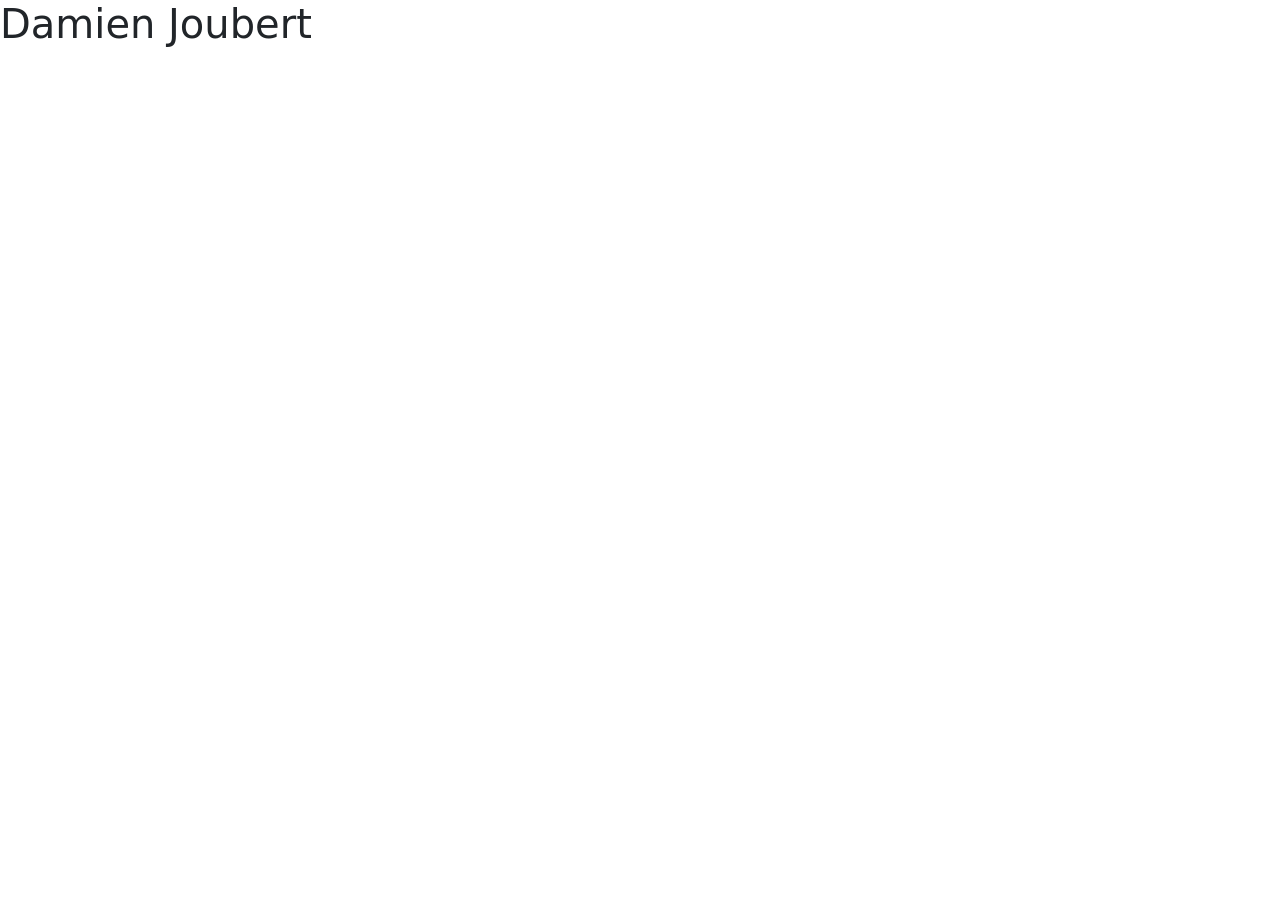
==== dvf.html @ baffc73e "html boilerplate" ====
<!doctype html>
<html lang="en">
  <head>
    <meta charset="utf-8">
    <meta name="viewport" content="width=device-width, initial-scale=1">
    <title>Damien Joubert</title>
    <link href="https://cdn.jsdelivr.net/npm/bootstrap@5.3.8/dist/css/bootstrap.min.css" rel="stylesheet" integrity="sha384-sRIl4kxILFvY47J16cr9ZwB07vP4J8+LH7qKQnuqkuIAvNWLzeN8tE5YBujZqJLB" crossorigin="anonymous">
  </head>
  <body>
    <h1>Damien Joubert</h1>
    <script src="https://cdn.jsdelivr.net/npm/bootstrap@5.3.8/dist/js/bootstrap.bundle.min.js" integrity="sha384-FKyoEForCGlyvwx9Hj09JcYn3nv7wiPVlz7YYwJrWVcXK/BmnVDxM+D2scQbITxI" crossorigin="anonymous"></script>
  </body>
</html>
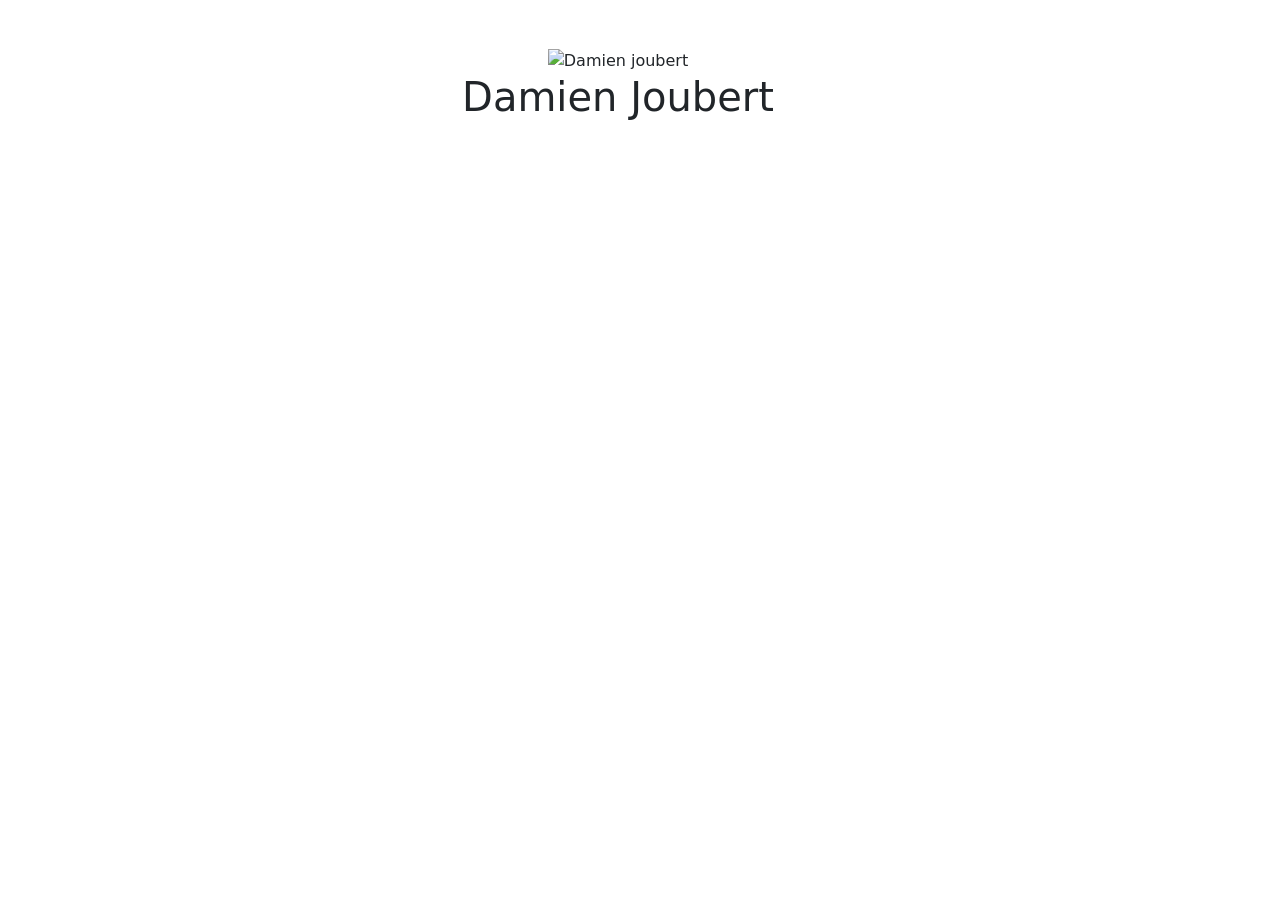
==== commit 02a6f1ba: "add title and fontawesome icons for social media" ====
--- a/dvf.html
+++ b/dvf.html
@@ -4,10 +4,26 @@
     <meta charset="utf-8">
     <meta name="viewport" content="width=device-width, initial-scale=1">
     <title>Damien Joubert</title>
+    <link rel="stylesheet" href="dvf.css">
     <link href="https://cdn.jsdelivr.net/npm/bootstrap@5.3.8/dist/css/bootstrap.min.css" rel="stylesheet" integrity="sha384-sRIl4kxILFvY47J16cr9ZwB07vP4J8+LH7qKQnuqkuIAvNWLzeN8tE5YBujZqJLB" crossorigin="anonymous">
+    <script src="https://cdn.jsdelivr.net/npm/bootstrap@5.3.8/dist/js/bootstrap.bundle.min.js" integrity="sha384-FKyoEForCGlyvwx9Hj09JcYn3nv7wiPVlz7YYwJrWVcXK/BmnVDxM+D2scQbITxI" crossorigin="anonymous"></script>
   </head>
-  <body>
-    <h1>Damien Joubert</h1>
-    <script src="https://cdn.jsdelivr.net/npm/bootstrap@5.3.8/dist/js/bootstrap.bundle.min.js" integrity="sha384-FKyoEForCGlyvwx9Hj09JcYn3nv7wiPVlz7YYwJrWVcXK/BmnVDxM+D2scQbITxI" crossorigin="anonymous"></script>
+  <body class="mx-auto text-center">
+    <div class="container m-5">
+      <img src="" alt="Damien joubert">
+      <h1>Damien Joubert</h1>
+      <div class="d-flex justify-content-center">
+        <a href="">
+          <i class="fa-brands fa-linkedin"></i>
+        </a>
+        <a href="">
+          <i class="fa-brands fa-square-github"></i>
+        </a>
+      </div>
+    </div>
+    <div class="container">
+
+    </div>
+    <script src="https://kit.fontawesome.com/3b2dbd6bd5.js" crossorigin="anonymous"></script>
   </body>
 </html>
--- a/dvf.css
+++ b/dvf.css
@@ -0,0 +1,4 @@
+i {
+  color: black;
+  font-size: 2rem;
+}
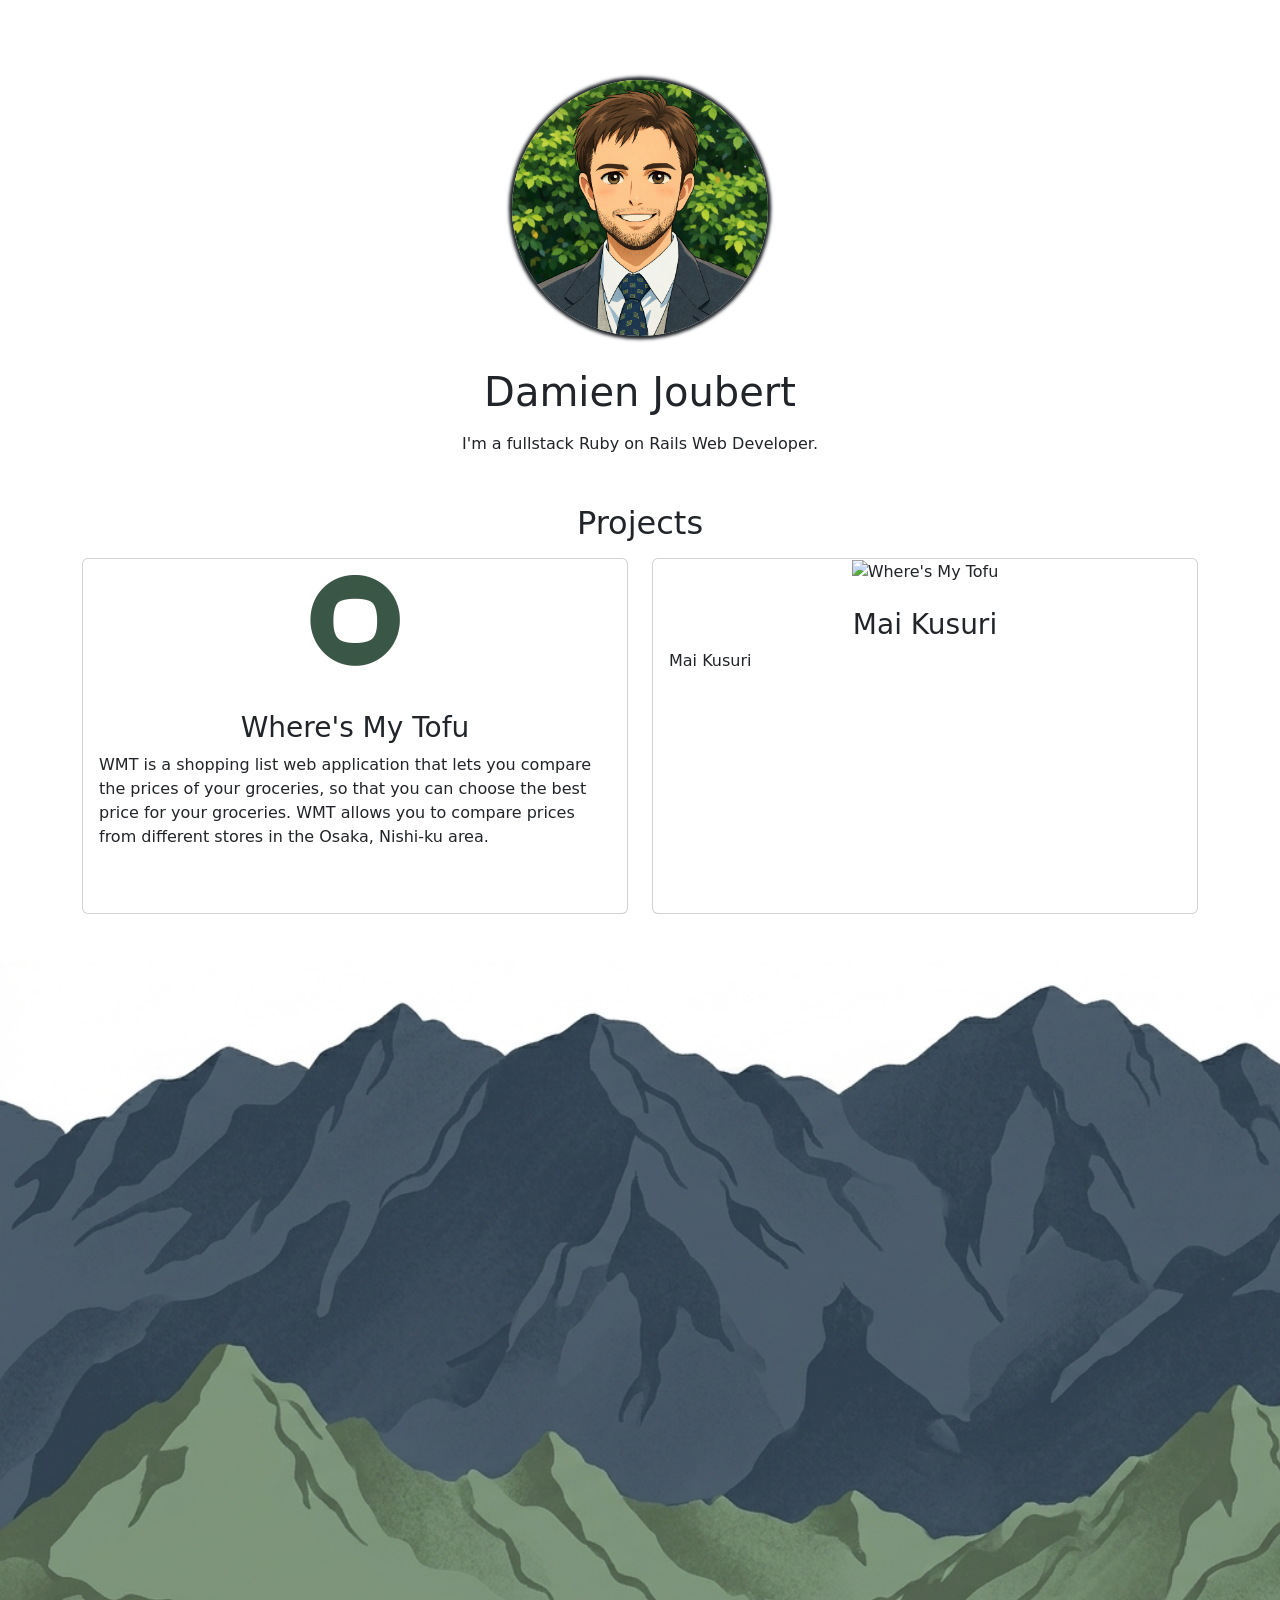
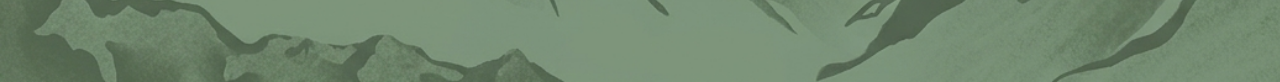
==== commit c5e5b201: "add pictures, footer, and projects cards" ====
--- a/dvf.html
+++ b/dvf.html
@@ -9,21 +9,75 @@
     <script src="https://cdn.jsdelivr.net/npm/bootstrap@5.3.8/dist/js/bootstrap.bundle.min.js" integrity="sha384-FKyoEForCGlyvwx9Hj09JcYn3nv7wiPVlz7YYwJrWVcXK/BmnVDxM+D2scQbITxI" crossorigin="anonymous"></script>
   </head>
   <body class="mx-auto text-center">
-    <div class="container m-5">
-      <img src="" alt="Damien joubert">
+    <div class="container my-5">
+      <img src="me.png" alt="Damien joubert" class="profile-img">
       <h1>Damien Joubert</h1>
-      <div class="d-flex justify-content-center">
-        <a href="">
+      <div class="d-flex justify-content-center m-2">
+        <a href="www.linkedin.com/in/damien-j-423a25115/" target="_blank">
           <i class="fa-brands fa-linkedin"></i>
         </a>
-        <a href="">
+        <a href="https://github.com/virfortis-rgb" target="_blank">
           <i class="fa-brands fa-square-github"></i>
         </a>
       </div>
+      <div class="m-2">
+        <p>I'm a fullstack Ruby on Rails Web Developer. </p>
+      </div>
     </div>
-    <div class="container">
 
+  <div class="container mb-5">
+    <h2 class="mb-3">Projects</h2>
+  <div class="row g-4">
+
+    <div class="col-12 col-md-6">
+      <div class="card h-100">
+        <div>
+          <img src="wmt/Tofu Logo.png" alt="Where's My Tofu" class="project-img">
+        </div>
+        <div class="card-body d-flex flex-column justify-content-between">
+          <div>
+            <h3 class="m-2">Where's My Tofu</h3>
+            <p class="text-start">
+              WMT is a shopping list web application that lets you compare the prices of your groceries, so that you can choose the best price for your groceries. WMT allows you to compare prices from different stores in the Osaka, Nishi-ku area.
+            </p>
+          </div>
+          <div>
+            <img src="" alt="">
+          </div>
+          <div class="pb-2">
+            <a href="https://github.com/virfortis-rgb/wheres-my-tofu" target="_blank"><i class="fa-brands fa-square-github"></i></a>
+            <a href="https://www.wheresmytofu.me/" target="_blank"><i class="fa-solid fa-link"></i></a>
+          </div>
+        </div>
+      </div>
     </div>
+
+    <div class="col-12 col-md-6">
+      <div class="card h-100">
+        <div>
+          <img src="Tofu Logo.png" alt="Where's My Tofu" class="project-img">
+        </div>
+        <div class="card-body d-flex flex-column justify-content-between">
+          <div>
+            <h3 class="m-2">Mai Kusuri</h3>
+            <p class="text-start">
+              Mai Kusuri
+            </p>
+          </div>
+          <div>
+            <img src="" alt="">
+          </div>
+          <div class="pb-2">
+            <a href="https://github.com/virfortis-rgb/mai-kusuri" target="_blank"><i class="fa-brands fa-square-github"></i></a>
+          </div>
+        </div>
+      </div>
+    </div>
+
+  </div>
+</div>
+    <footer class="mt-5">
+    </footer>
     <script src="https://kit.fontawesome.com/3b2dbd6bd5.js" crossorigin="anonymous"></script>
   </body>
 </html>
--- a/dvf.css
+++ b/dvf.css
@@ -2,3 +2,21 @@
   color: black;
   font-size: 2rem;
 }
+
+.profile-img {
+  border-radius: 50%;
+  box-shadow: 0 0 0.2rem 0.2rem;
+  height: 16rem;
+  margin: 2rem;
+}
+
+.project-img {
+  height: 8rem;
+  width: 8rem;
+}
+
+footer {
+  background-image: url("mountain-footer.png");
+  background-size: cover;
+  height: 80vh;
+}
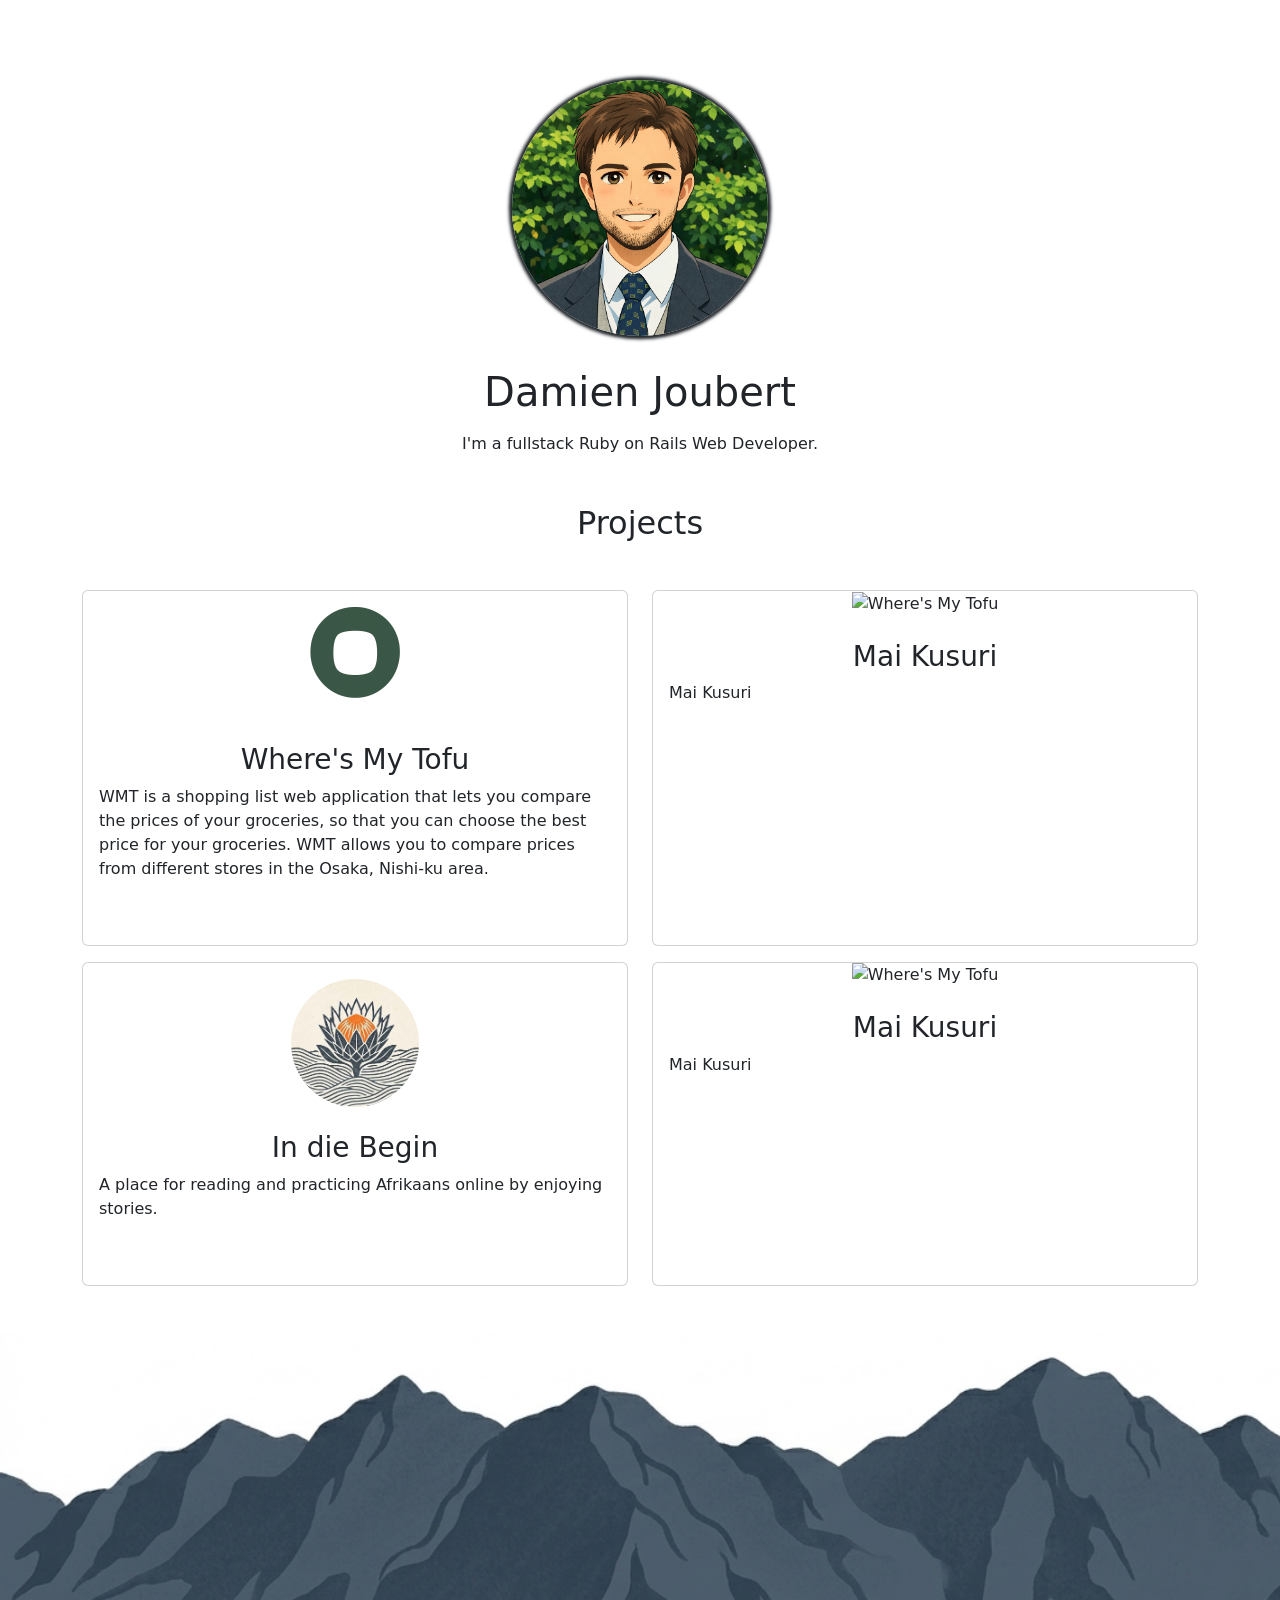
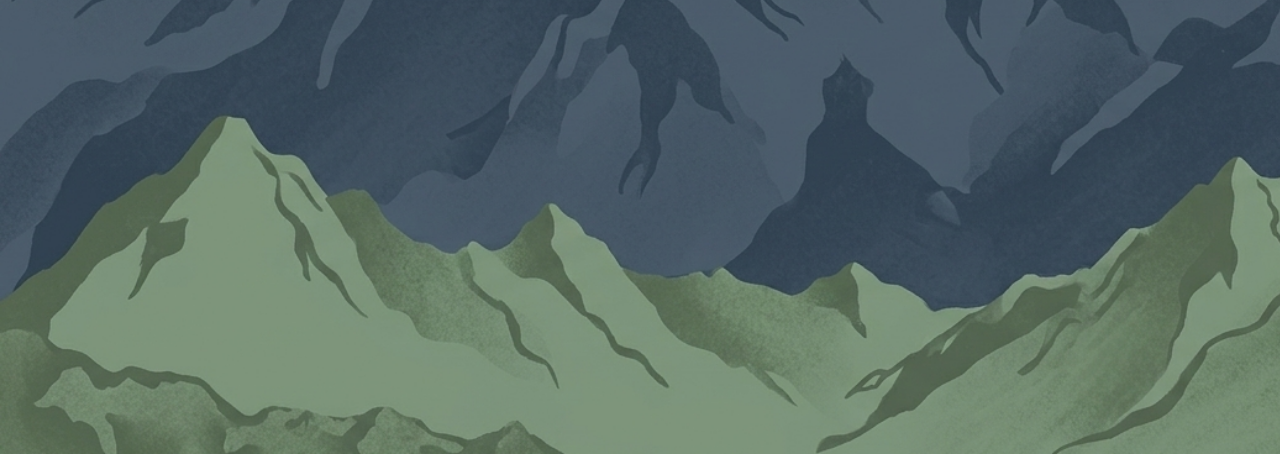
==== commit ea19db82: "add two more projects with some images" ====
--- a/dvf.html
+++ b/dvf.html
@@ -26,8 +26,9 @@
     </div>
 
   <div class="container mb-5">
-    <h2 class="mb-3">Projects</h2>
-  <div class="row g-4">
+    <h2 class="mb-5">Projects</h2>
+
+  <div class="row g-4 mb-3">
 
     <div class="col-12 col-md-6">
       <div class="card h-100">
@@ -75,6 +76,55 @@
     </div>
 
   </div>
+
+  <div class="row g-4 mb-3">
+
+  <div class="col-12 col-md-6">
+      <div class="card h-100">
+        <div class="mt-3">
+          <img src="in_die_begin/indb.jpg" alt="Where's My Tofu" class="project-img rounded-circle">
+        </div >
+        <div class="card-body d-flex flex-column justify-content-between">
+          <div>
+            <h3 class="m-2">In die Begin</h3>
+            <p class="text-start">
+              A place for reading and practicing Afrikaans online by enjoying stories.
+            </p>
+          </div>
+          <div>
+            <img src="" alt="">
+          </div>
+          <div class="pb-2">
+            <a href="https://github.com/virfortis-rgb/wheres-my-tofu" target="_blank"><i class="fa-brands fa-square-github"></i></a>
+            <a href="https://www.wheresmytofu.me/" target="_blank"><i class="fa-solid fa-link"></i></a>
+          </div>
+        </div>
+      </div>
+  </div>
+
+  <div class="col-12 col-md-6">
+      <div class="card h-100">
+        <div>
+          <img src="Tofu Logo.png" alt="Where's My Tofu" class="project-img">
+        </div>
+        <div class="card-body d-flex flex-column justify-content-between">
+          <div>
+            <h3 class="m-2">Mai Kusuri</h3>
+            <p class="text-start">
+              Mai Kusuri
+            </p>
+          </div>
+          <div>
+            <img src="" alt="">
+          </div>
+          <div class="pb-2">
+            <a href="https://github.com/virfortis-rgb/mai-kusuri" target="_blank"><i class="fa-brands fa-square-github"></i></a>
+          </div>
+        </div>
+      </div>
+  </div>
+
+  </div>
 </div>
     <footer class="mt-5">
     </footer>
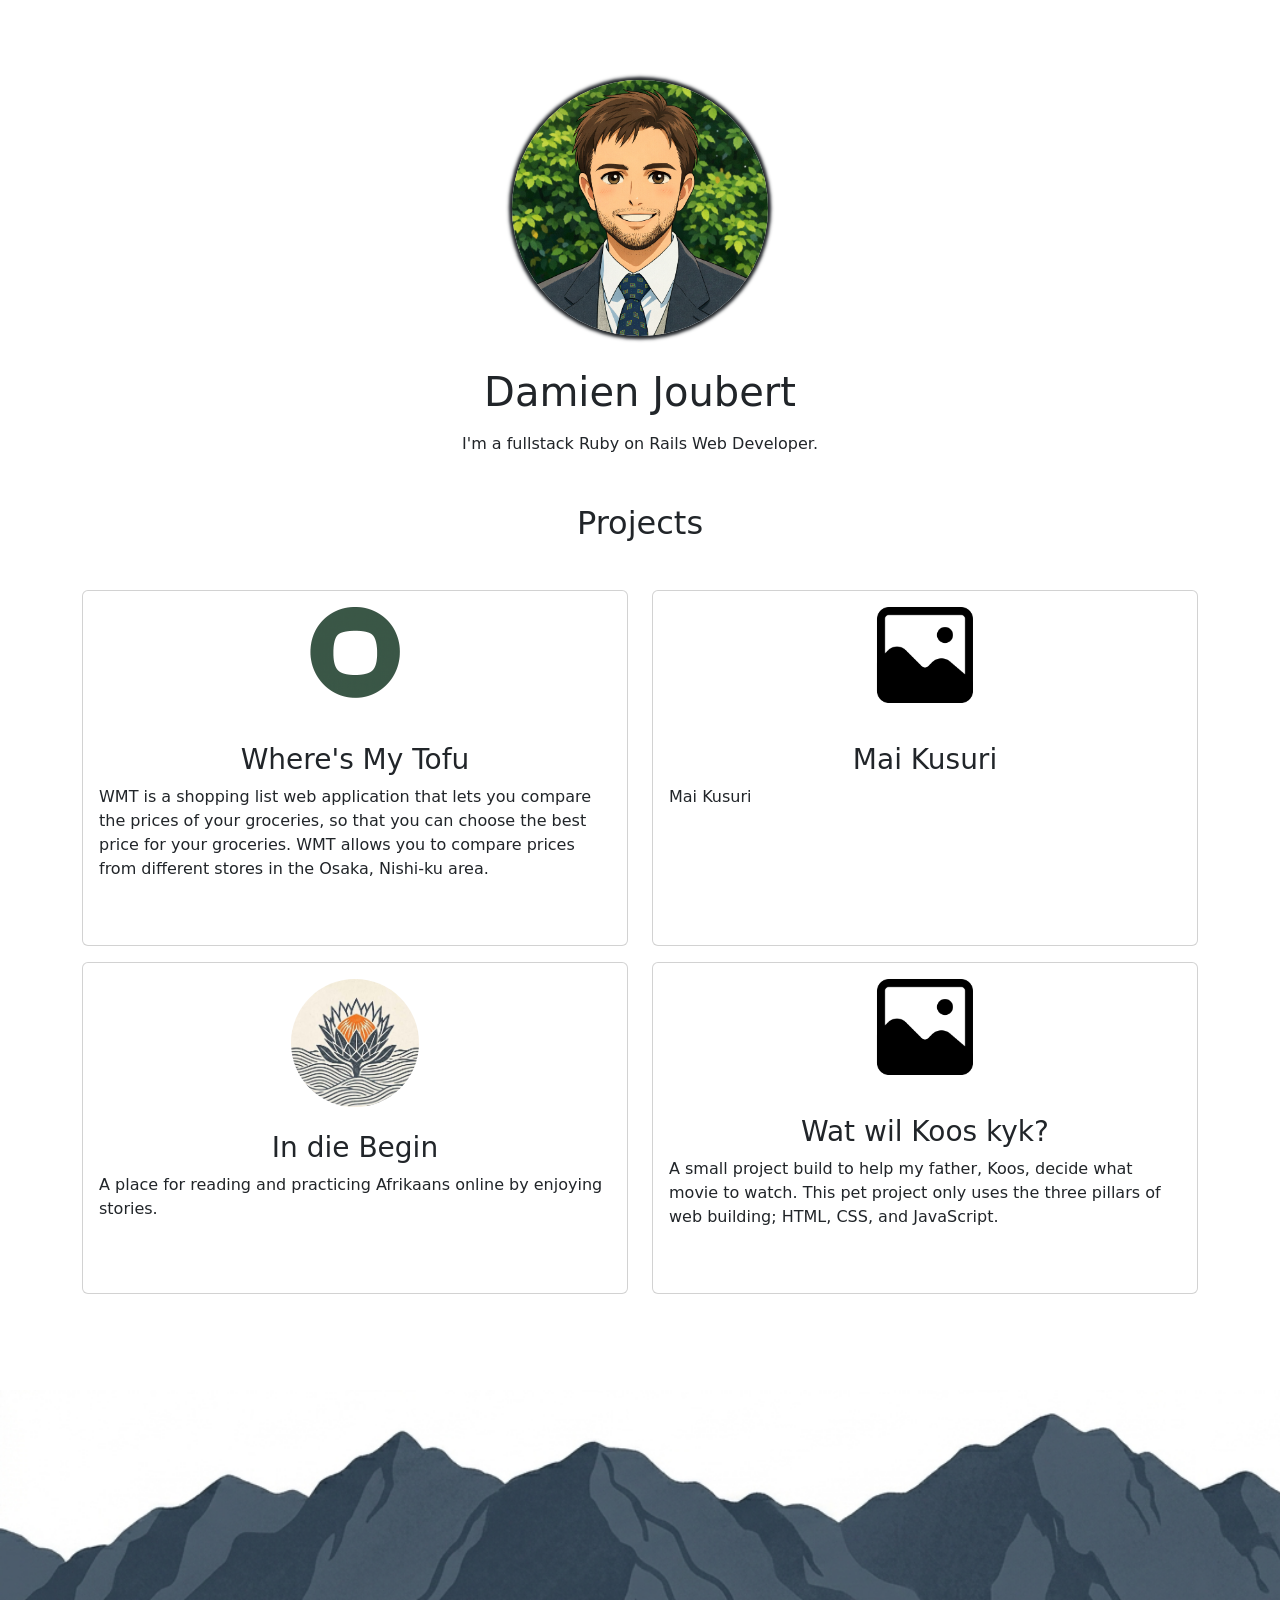
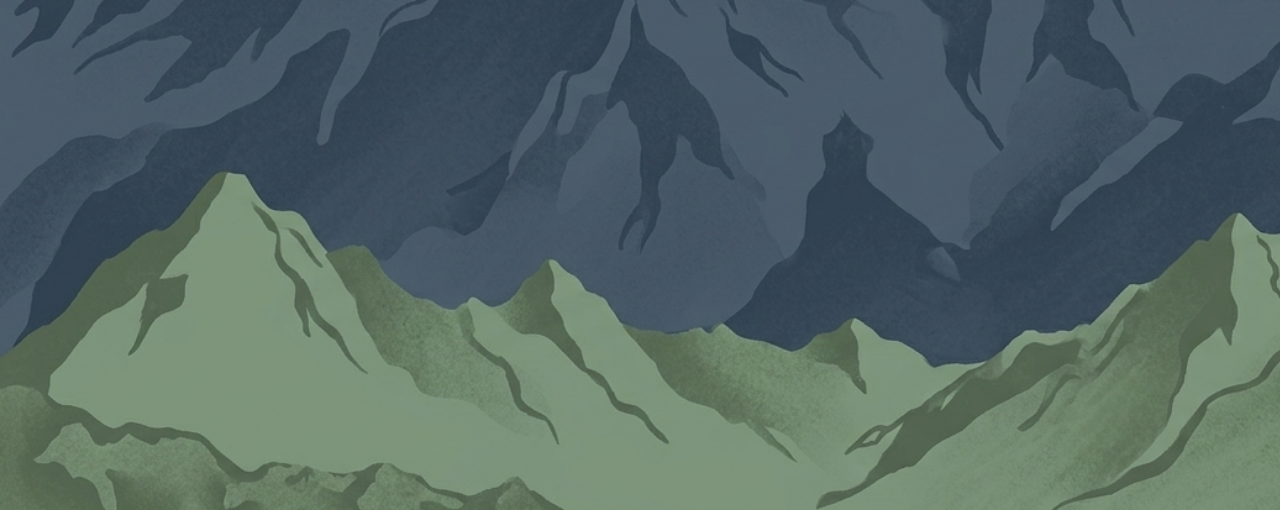
==== commit 59ac0085: "add links and default project image" ====
--- a/dvf.html
+++ b/dvf.html
@@ -56,7 +56,7 @@
     <div class="col-12 col-md-6">
       <div class="card h-100">
         <div>
-          <img src="Tofu Logo.png" alt="Where's My Tofu" class="project-img">
+          <img src="default.png" alt="Where's My Tofu" class="project-img">
         </div>
         <div class="card-body d-flex flex-column justify-content-between">
           <div>
@@ -79,7 +79,7 @@
 
   <div class="row g-4 mb-3">
 
-  <div class="col-12 col-md-6">
+  <div class="col-12 col-md-6 mb-5">
       <div class="card h-100">
         <div class="mt-3">
           <img src="in_die_begin/indb.jpg" alt="Where's My Tofu" class="project-img rounded-circle">
@@ -95,36 +95,37 @@
             <img src="" alt="">
           </div>
           <div class="pb-2">
-            <a href="https://github.com/virfortis-rgb/wheres-my-tofu" target="_blank"><i class="fa-brands fa-square-github"></i></a>
-            <a href="https://www.wheresmytofu.me/" target="_blank"><i class="fa-solid fa-link"></i></a>
+            <a href="https://github.com/virfortis-rgb/in-die-begin" target="_blank"><i class="fa-brands fa-square-github"></i></a>
           </div>
         </div>
       </div>
   </div>
 
-  <div class="col-12 col-md-6">
+  <div class="col-12 col-md-6 mb-5">
       <div class="card h-100">
         <div>
-          <img src="Tofu Logo.png" alt="Where's My Tofu" class="project-img">
+          <img src="default.png" alt="Wat wil Koos kyk?" class="project-img">
         </div>
         <div class="card-body d-flex flex-column justify-content-between">
           <div>
-            <h3 class="m-2">Mai Kusuri</h3>
+            <h3 class="m-2">Wat wil Koos kyk?</h3>
             <p class="text-start">
-              Mai Kusuri
+              A small project build to help my father, Koos, decide what movie to watch.
+              This pet project only uses the three pillars of web building; HTML, CSS, and JavaScript.
             </p>
           </div>
           <div>
             <img src="" alt="">
           </div>
           <div class="pb-2">
-            <a href="https://github.com/virfortis-rgb/mai-kusuri" target="_blank"><i class="fa-brands fa-square-github"></i></a>
+            <a href="https://github.com/virfortis-rgb/wat-wil-koos-kyk" target="_blank"><i class="fa-brands fa-square-github"></i></a>
           </div>
         </div>
       </div>
   </div>
 
   </div>
+
 </div>
     <footer class="mt-5">
     </footer>
